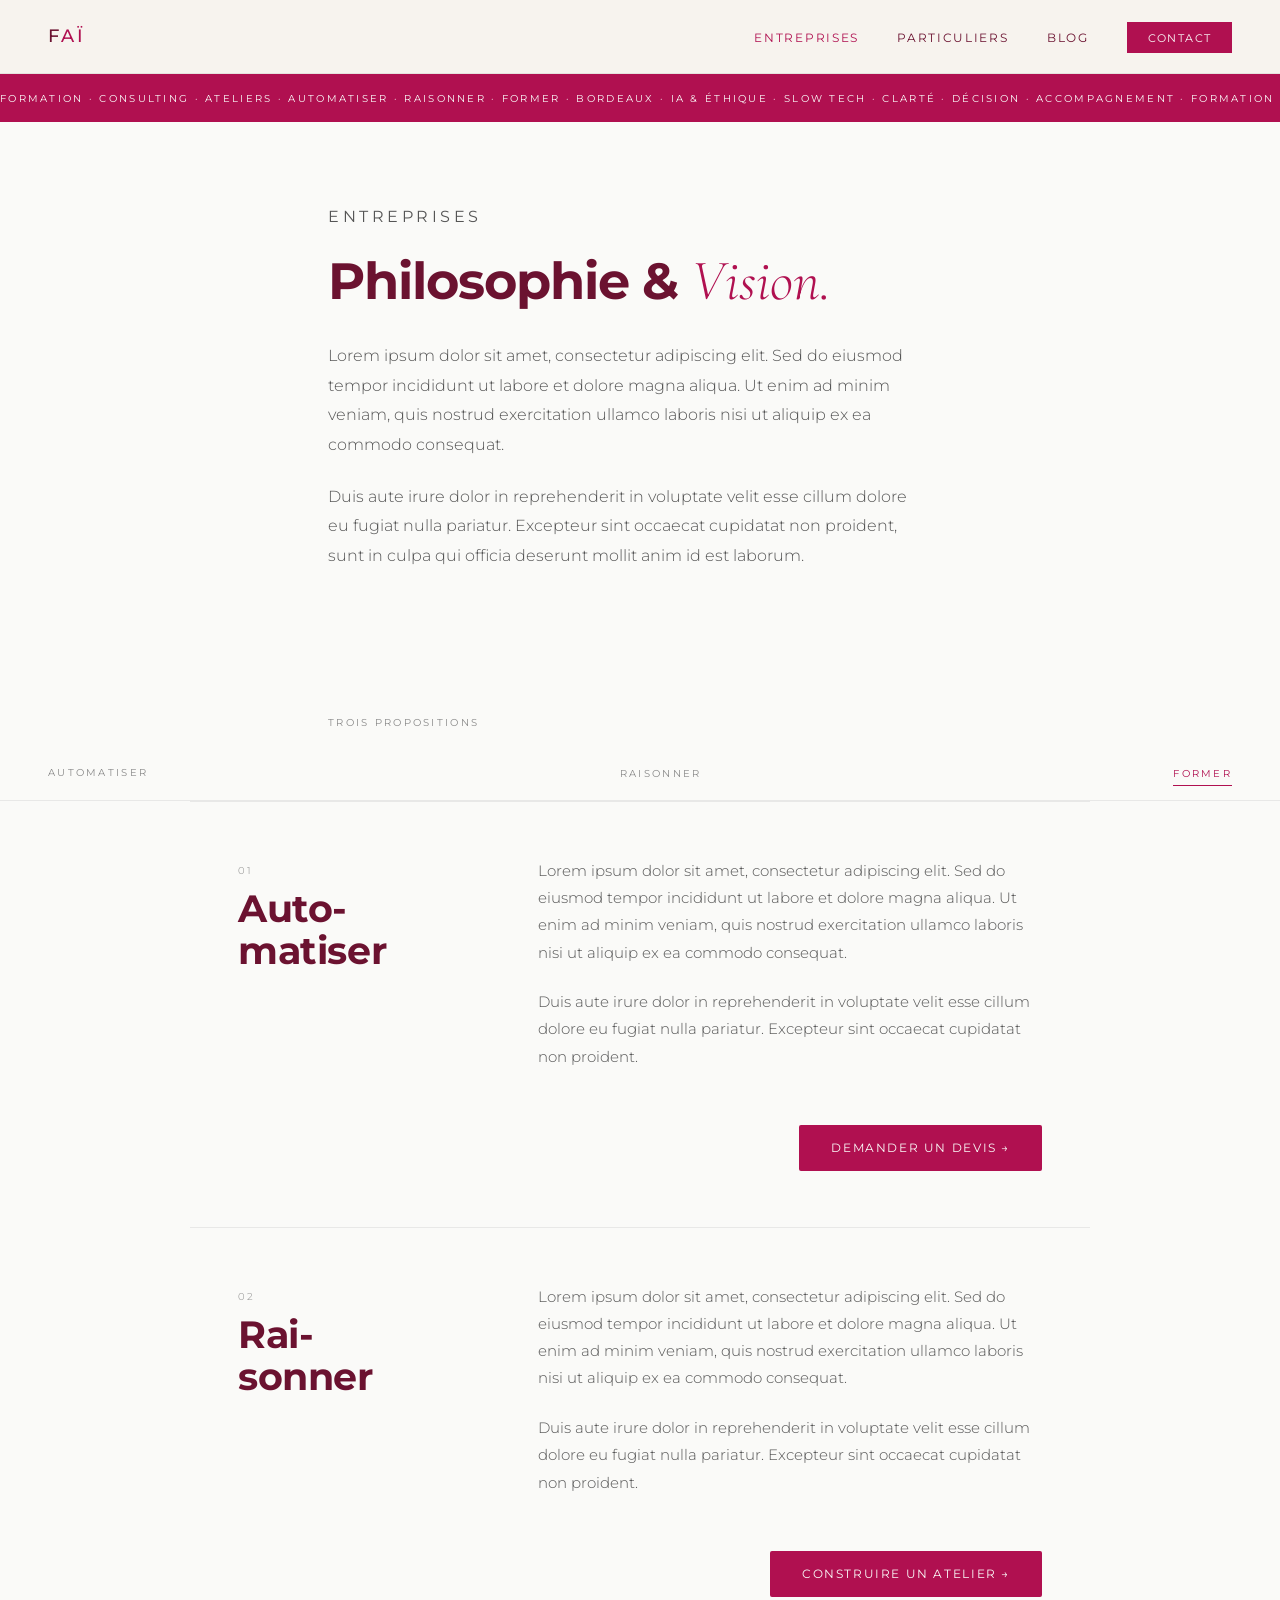
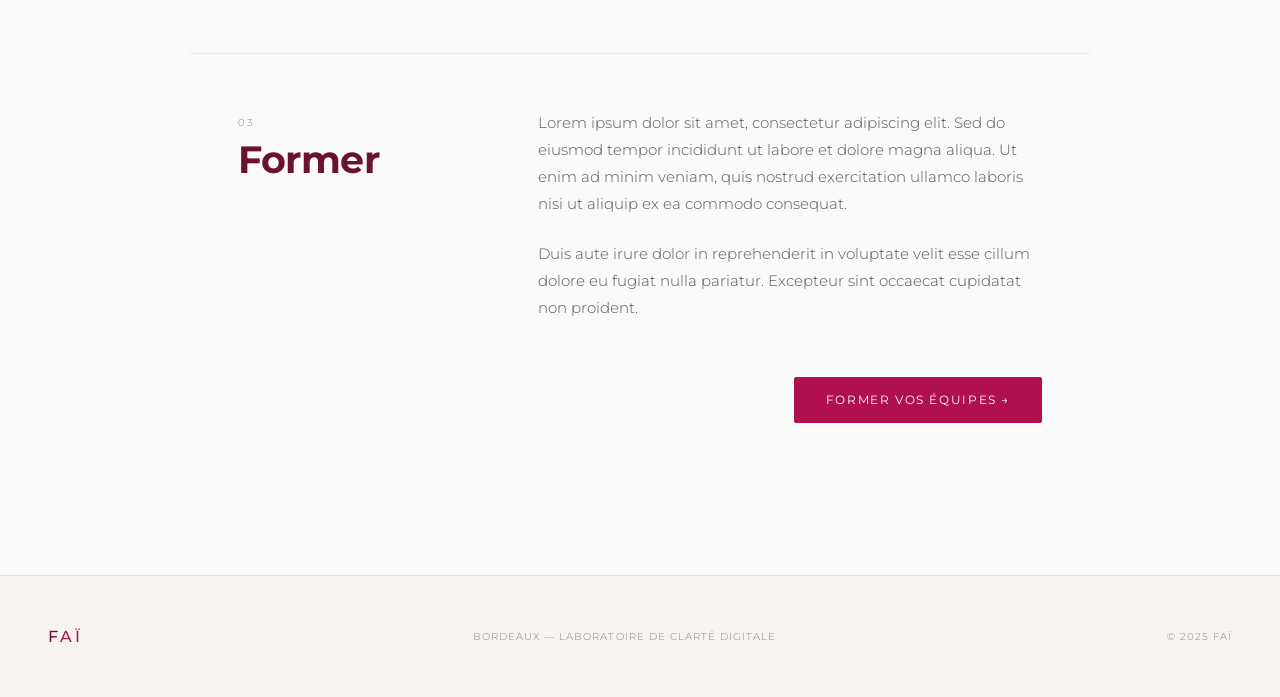
==== entreprises/index.html @ 7a07b972 "add enterprise page" ====
<!DOCTYPE html>
<html lang="fr">
<head>
  <meta charset="UTF-8">
  <meta name="viewport" content="width=device-width, initial-scale=1.0">
  <title>Faï — Entreprises</title>
  <meta name="description" content="Faï accompagne les entreprises dans leur rapport à la technologie : automatiser avec intention, raisonner avec clarté, former avec méthode.">

  <!-- Google Fonts -->
  <link href="https://fonts.googleapis.com/css2?family=Montserrat:wght@300;400;500;700&family=Cormorant+Garamond:ital,wght@0,400;1,300;1,400&display=swap" rel="stylesheet">

  <!-- CSS global -->
  <link rel="stylesheet" href="../assets/css/style.css">
</head>

<body>

  <!-- ── NAV ─────────────────────────────────────────────────────── -->
  <nav>
    <a href="../index.html" class="logo">
      <span class="f">F</span><span class="ai">aï</span>
    </a>

    <ul class="nav-links">
      <li class="nav-dropdown">
        <a href="index.html" class="active">Entreprises</a>
        <ul class="dropdown">
          <li><a href="formation.html">Formation</a></li>
          <li><a href="consulting.html">Consulting</a></li>
          <li><a href="ateliers.html">Ateliers</a></li>
        </ul>
      </li>
      <li><a href="../particuliers/index.html">Particuliers</a></li>
      <li><a href="../blog/index.html">Blog</a></li>
      <li><a href="../contact.html" class="nav-cta">Contact</a></li>
    </ul>

    <div class="nav-burger" id="burger" onclick="toggleMenu()">
      <span></span>
      <span></span>
      <span></span>
    </div>
  </nav>

  <!-- ── TICKER ──────────────────────────────────────────────────── -->
  <div class="ticker">
    <span class="ticker-inner">
      Formation · Consulting · Ateliers · Automatiser · Raisonner · Former · Bordeaux · IA & Éthique · Slow Tech · Clarté · Décision · Accompagnement · Formation · Consulting · Ateliers · Automatiser · Raisonner · Former · Bordeaux · IA & Éthique · Slow Tech · Clarté · Décision · Accompagnement ·&nbsp;
    </span>
  </div>

  <!-- Menu mobile déroulant -->
  <div class="nav-mobile" id="nav-mobile">
    <a href="index.html">Entreprises</a>
    <a href="formation.html">— Formation</a>
    <a href="consulting.html">— Consulting</a>
    <a href="ateliers.html">— Ateliers</a>
    <a href="../particuliers/index.html">Particuliers</a>
    <a href="../blog/index.html">Blog</a>
    <a href="../contact.html">Contact</a>
  </div>

  <!-- ── HERO ────────────────────────────────────────────────────── -->
  <section class="ent-hero reveal">
    <p class="label">Entreprises</p>
    <h1>Philosophie &amp; <em>Vision.</em></h1>
    <p>
      Lorem ipsum dolor sit amet, consectetur adipiscing elit. Sed do eiusmod tempor incididunt ut labore et dolore magna aliqua. Ut enim ad minim veniam, quis nostrud exercitation ullamco laboris nisi ut aliquip ex ea commodo consequat.
    </p>
    <p>
      Duis aute irure dolor in reprehenderit in voluptate velit esse cillum dolore eu fugiat nulla pariatur. Excepteur sint occaecat cupidatat non proident, sunt in culpa qui officia deserunt mollit anim id est laborum.
    </p>
  </section>

  <!-- ── TROIS PROPOSITIONS ──────────────────────────────────────── -->
  <section class="propositions-section">

    <div class="propositions-header">
      <p class="label">Trois propositions</p>
    </div>

    <!-- Sous-nav ancre -->
    <nav class="sub-nav" id="sub-nav">
      <a href="#automatiser" class="active">Automatiser</a>
      <a href="#raisonner">Raisonner</a>
      <a href="#former">Former</a>
    </nav>

    <!-- 01 · Automatiser -->
    <div id="automatiser" class="proposition reveal">
      <div class="prop-header">
        <span class="prop-num">01</span>
        <h2>Auto-<br>matiser</h2>
      </div>
      <div class="prop-body">
        <p>
          Lorem ipsum dolor sit amet, consectetur adipiscing elit. Sed do eiusmod tempor incididunt ut labore et dolore magna aliqua. Ut enim ad minim veniam, quis nostrud exercitation ullamco laboris nisi ut aliquip ex ea commodo consequat.
        </p>
        <p>
          Duis aute irure dolor in reprehenderit in voluptate velit esse cillum dolore eu fugiat nulla pariatur. Excepteur sint occaecat cupidatat non proident.
        </p>
      </div>
      <div class="prop-cta">
        <a href="../contact.html" class="btn-primary">Demander un devis →</a>
      </div>
    </div>

    <!-- 02 · Raisonner -->
    <div id="raisonner" class="proposition reveal">
      <div class="prop-header">
        <span class="prop-num">02</span>
        <h2>Rai-<br>sonner</h2>
      </div>
      <div class="prop-body">
        <p>
          Lorem ipsum dolor sit amet, consectetur adipiscing elit. Sed do eiusmod tempor incididunt ut labore et dolore magna aliqua. Ut enim ad minim veniam, quis nostrud exercitation ullamco laboris nisi ut aliquip ex ea commodo consequat.
        </p>
        <p>
          Duis aute irure dolor in reprehenderit in voluptate velit esse cillum dolore eu fugiat nulla pariatur. Excepteur sint occaecat cupidatat non proident.
        </p>
      </div>
      <div class="prop-cta">
        <a href="../contact.html" class="btn-primary">Construire un atelier →</a>
      </div>
    </div>

    <!-- 03 · Former -->
    <div id="former" class="proposition reveal">
      <div class="prop-header">
        <span class="prop-num">03</span>
        <h2>Former</h2>
      </div>
      <div class="prop-body">
        <p>
          Lorem ipsum dolor sit amet, consectetur adipiscing elit. Sed do eiusmod tempor incididunt ut labore et dolore magna aliqua. Ut enim ad minim veniam, quis nostrud exercitation ullamco laboris nisi ut aliquip ex ea commodo consequat.
        </p>
        <p>
          Duis aute irure dolor in reprehenderit in voluptate velit esse cillum dolore eu fugiat nulla pariatur. Excepteur sint occaecat cupidatat non proident.
        </p>
      </div>
      <div class="prop-cta">
        <a href="../contact.html" class="btn-primary">Former vos équipes →</a>
      </div>
    </div>

  </section>

  <!-- ── FOOTER ──────────────────────────────────────────────────── -->
  <footer>
    <div class="footer-logo">
      <span class="f">F</span><span class="ai">aï</span>
    </div>
    <p>Bordeaux — Laboratoire de clarté digitale</p>
    <p>© 2025 Faï</p>
  </footer>

  <!-- ── JAVASCRIPT ──────────────────────────────────────────────── -->
  <script>
    // Burger menu mobile
    function toggleMenu() {
      document.getElementById('nav-mobile').classList.toggle('open');
    }
    document.addEventListener('click', function(e) {
      const burger = document.getElementById('burger');
      const menu = document.getElementById('nav-mobile');
      if (!burger.contains(e.target) && !menu.contains(e.target)) {
        menu.classList.remove('open');
      }
    });

    // Reveal au scroll
    const revealObserver = new IntersectionObserver(function(entries) {
      entries.forEach(function(entry) {
        if (entry.isIntersecting) {
          entry.target.classList.add('visible');
          revealObserver.unobserve(entry.target);
        }
      });
    }, { threshold: 0.15 });

    document.querySelectorAll('.reveal').forEach(function(el) {
      revealObserver.observe(el);
    });

    // Sub-nav : lien actif selon la section visible
    const propositions = document.querySelectorAll('.proposition');
    const subNavLinks = document.querySelectorAll('.sub-nav a');

    const subNavObserver = new IntersectionObserver(function(entries) {
      entries.forEach(function(entry) {
        if (entry.isIntersecting) {
          const id = entry.target.id;
          subNavLinks.forEach(function(link) {
            link.classList.toggle('active', link.getAttribute('href') === '#' + id);
          });
        }
      });
    }, { threshold: 0.4 });

    propositions.forEach(function(p) { subNavObserver.observe(p); });
  </script>

</body>
</html>
---- assets/css/style.css ----
/* ============================================================
   FAÏ — STYLE.CSS
   CSS global partagé par toutes les pages du site
   ============================================================ */


/* ── 1. VARIABLES ─────────────────────────────────────────────
   Le "cerveau" du design system. Toutes les couleurs et polices
   sont définies ici une seule fois. Si tu veux changer une
   couleur sur tout le site, tu ne changes qu'une ligne ici.
   ──────────────────────────────────────────────────────────── */

:root {
  /* Couleurs */
  --rouge:  #B01050;   /* Accent principal — boutons, logo (aï), liens actifs */
  --titre:  #6B1230;   /* Bordeaux — titres, nav, sous-titres                 */
  --sable:  #F7F3EE;   /* Fond de sections, encarts, cards                    */
  --blanc:  #FAFAF8;   /* Fond principal de toutes les pages                  */
  --gris:   #8A8A8A;   /* Textes secondaires, labels, dates                   */
  --noir:   #1A1A1A;   /* Texte courant, corps de texte                       */

  /* Typographies */
  --font-titre: 'Montserrat', sans-serif;
  --font-serif: 'Cormorant Garamond', serif;

  /* Espacements (optionnel — pratique pour la cohérence) */
  --radius: 2px;       /* Coins légèrement arrondis — style éditorial         */
}


/* ── 2. RESET ──────────────────────────────────────────────────
   Supprime les styles par défaut des navigateurs.
   Sans ça, chaque navigateur affiche les éléments différemment.
   ──────────────────────────────────────────────────────────── */

* {
  margin: 0;
  padding: 0;
  box-sizing: border-box; /* Les dimensions incluent padding et bordures */
}

html {
  scroll-behavior: smooth; /* Scroll fluide pour les ancres (#section) */
}


/* ── 3. BASE ───────────────────────────────────────────────────
   Styles appliqués à tout le document par défaut.
   ──────────────────────────────────────────────────────────── */

body {
  font-family: var(--font-titre);
  background: var(--blanc);
  color: var(--noir);
  font-weight: 300;
  font-size: 16px;
  line-height: 1.6;
  overflow-x: hidden; /* Empêche le scroll horizontal non voulu */
}

img {
  max-width: 100%;
  display: block;
}

a {
  color: inherit;
  text-decoration: none;
}


/* ── 4. TYPOGRAPHIE ────────────────────────────────────────────
   Hiérarchie des titres et du texte.
   ──────────────────────────────────────────────────────────── */

/* Titre hero — Montserrat Bold, couleur bordeaux */
h1 {
  font-family: var(--font-titre);
  font-weight: 700;
  font-size: clamp(2.4rem, 4vw, 4.5rem); /* Taille fluide selon l'écran */
  line-height: 1.08;
  letter-spacing: -0.02em;
  color: var(--titre);
}

/* Titres de sections */
h2 {
  font-family: var(--font-titre);
  font-weight: 300;
  font-size: clamp(1.8rem, 3vw, 2.8rem);
  line-height: 1.2;
  letter-spacing: -0.01em;
  color: var(--titre);
}

h3 {
  font-family: var(--font-titre);
  font-weight: 400;
  font-size: 1.15rem;
  line-height: 1.3;
  color: var(--noir);
}

/* Mot-clé en italique dans les titres hero
   Utilisation : <h1>Reprendre le <em>contrôle</em></h1> */
h1 em, h2 em {
  font-family: var(--font-serif);
  font-style: italic;
  font-weight: 300;
  color: var(--rouge);
  font-size: 1.12em;
  letter-spacing: 0;
}

/* Corps de texte */
p {
  font-size: 0.92rem;
  line-height: 1.85;
  color: #555;
  margin-bottom: 1.4rem;
}

p strong {
  color: var(--noir);
  font-weight: 500;
}

/* Labels et mini-titres de section */
.label {
  font-size: 0.65rem;
  letter-spacing: 0.22em;
  text-transform: uppercase;
  color: var(--gris);
  margin-bottom: 1.2rem;
  font-weight: 400;
}

/* Label rouge (utilisé dans les pages détail) */
.label-rouge {
  font-size: 0.62rem;
  letter-spacing: 0.22em;
  text-transform: uppercase;
  color: var(--rouge);
  margin-bottom: 1rem;
  font-weight: 400;
}


/* ── 5. NAVIGATION ─────────────────────────────────────────────
   Nav fixe en haut de page.
   ──────────────────────────────────────────────────────────── */

nav {
  position: fixed;
  top: 0; left: 0; right: 0;
  z-index: 100;
  display: flex;
  justify-content: space-between;
  align-items: center;
  padding: 1.4rem 3rem;
  background: var(--sable);
  border-bottom: 1px solid rgba(26,26,26,0.08);
}

/* Logo */
.logo {
  font-size: 1.1rem;
  font-weight: 500;
  letter-spacing: 0.18em;
  text-transform: uppercase;
  text-decoration: none;
  color: var(--noir);
}

.logo .f  { color: var(--titre); }  /* F en bordeaux  */
.logo .ai { color: var(--rouge); }  /* aï en cramoisi */

/* Liens nav */
nav ul {
  list-style: none;
  display: flex;
  gap: 2.4rem;
  align-items: center;
}

nav ul a {
  text-decoration: none;
  color: var(--titre);
  font-size: 0.75rem;
  letter-spacing: 0.14em;
  text-transform: uppercase;
  font-weight: 400;
  transition: color 0.2s;
}

nav ul a:hover,
nav ul a.active { color: var(--rouge); }

/* Bouton Contact dans la nav */
.nav-cta {
  background: var(--rouge) !important;
  color: var(--blanc) !important;
  padding: 0.55rem 1.3rem;
  font-size: 0.7rem !important;
  letter-spacing: 0.12em;
  transition: opacity 0.2s;
}

.nav-cta:hover { opacity: 0.85; }

/* Espace pour que le contenu ne passe pas sous la nav fixe */
.nav-spacer { height: 72px; }


/* ── 6. BOUTONS ────────────────────────────────────────────────
   Deux styles de boutons réutilisables partout.
   ──────────────────────────────────────────────────────────── */

/* Bouton principal — fond cramoisi */
.btn-primary {
  display: inline-block;
  background: var(--rouge);
  color: var(--blanc);
  text-decoration: none;
  padding: 0.85rem 2rem;
  font-family: var(--font-titre);
  font-size: 0.72rem;
  letter-spacing: 0.14em;
  text-transform: uppercase;
  font-weight: 400;
  transition: opacity 0.2s;
  border: none;
  cursor: pointer;
  border-radius: var(--radius);
}

.btn-primary:hover { opacity: 0.85; }

/* Bouton fantôme — texte avec soulignement */
.btn-ghost {
  display: inline-block;
  color: var(--noir);
  text-decoration: none;
  font-size: 0.72rem;
  letter-spacing: 0.14em;
  text-transform: uppercase;
  font-weight: 400;
  border-bottom: 1px solid var(--noir);
  padding-bottom: 2px;
  transition: color 0.2s, border-color 0.2s;
}

.btn-ghost:hover { color: var(--rouge); border-color: var(--rouge); }

/* Bouton blanc (sur fond coloré) */
.btn-blanc {
  display: inline-block;
  background: var(--blanc);
  color: var(--rouge);
  text-decoration: none;
  padding: 0.85rem 2rem;
  font-size: 0.72rem;
  letter-spacing: 0.14em;
  text-transform: uppercase;
  font-weight: 500;
  transition: opacity 0.2s;
  white-space: nowrap;
  border-radius: var(--radius);
}

.btn-blanc:hover { opacity: 0.88; }


/* ── 7. BREADCRUMB ─────────────────────────────────────────────
   Fil d'ariane — Accueil · Ateliers · Nom de la page
   ──────────────────────────────────────────────────────────── */

.breadcrumb {
  padding: 1.2rem 3rem;
  font-size: 0.62rem;
  letter-spacing: 0.14em;
  text-transform: uppercase;
  color: var(--gris);
  border-bottom: 1px solid rgba(26,26,26,0.06);
}

.breadcrumb a { color: var(--gris); text-decoration: none; }
.breadcrumb a:hover { color: var(--rouge); }
.breadcrumb span { margin: 0 0.6rem; }


/* ── 8. FOOTER ─────────────────────────────────────────────────
   ──────────────────────────────────────────────────────────── */

footer {
  padding: 3rem;
  background: var(--sable);
  border-top: 1px solid rgba(26,26,26,0.08);
  display: flex;
  justify-content: space-between;
  align-items: center;
}

.footer-logo {
  font-size: 1rem;
  font-weight: 500;
  letter-spacing: 0.18em;
  text-transform: uppercase;
}

.footer-logo .f  { color: var(--titre); }
.footer-logo .ai { color: var(--rouge); }

footer p {
  font-size: 0.65rem;
  letter-spacing: 0.1em;
  color: var(--gris);
  text-transform: uppercase;
  margin-bottom: 0;
}


/* ── 9. ANIMATIONS ─────────────────────────────────────────────
   Apparition au scroll des sections.
   Utilisation : ajouter class="reveal" à n'importe quel élément
   Le JS dans main.js s'occupe d'ajouter .visible au bon moment.
   ──────────────────────────────────────────────────────────── */

.reveal {
  opacity: 0;
  transform: translateY(24px);
  transition: opacity 0.7s ease, transform 0.7s ease;
}

.reveal.visible {
  opacity: 1;
  transform: translateY(0);
}


/* ── 10. UTILITAIRES ───────────────────────────────────────────
   Classes réutilisables pour des cas courants.
   ──────────────────────────────────────────────────────────── */

.text-rouge  { color: var(--rouge); }
.text-titre  { color: var(--titre); }
.text-gris   { color: var(--gris);  }
.bg-sable    { background: var(--sable); }
.bg-blanc    { background: var(--blanc); }

/* Container centré avec largeur max */
.container {
  max-width: 1200px;
  margin: 0 auto;
  padding: 0 3rem;
}

/* Ticker — bande animée rouge */
.ticker {
  margin-top: 4.5rem; /* compense la nav en position:fixed */
  background: var(--rouge);
  padding: 0.75rem 0;
  overflow: hidden;
  white-space: nowrap;
}

.ticker-inner {
  display: inline-block;
  animation: ticker 22s linear infinite;
  font-size: 0.65rem;
  letter-spacing: 0.22em;
  text-transform: uppercase;
  color: var(--blanc);
  font-weight: 400;
}

@keyframes ticker {
  from { transform: translateX(0); }
  to   { transform: translateX(-50%); }
}

/* ── 11. RESPONSIVE ────────────────────────────────────────────
   Adaptations pour mobile (écrans < 900px).
   ──────────────────────────────────────────────────────────── */

@media (max-width: 900px) {
  nav {
    padding: 1.2rem 1.5rem;
  }

  nav ul {
    gap: 1.2rem;
  }

  .container {
    padding: 0 1.5rem;
  }

  footer {
    flex-direction: column;
    gap: 1rem;
    text-align: center;
    padding: 2rem 1.5rem;
  }

  .sub-nav {
    gap: 1.5rem;
    padding: 0.9rem 1.5rem;
    overflow-x: auto;
  }

  .proposition {
    padding: 2.5rem 1.5rem;
  }

  .proposition .btn-primary {
    width: 100%;
    text-align: center;
  }
}

/* ── 12. PAGE ENTREPRISES ──────────────────────────────────────
   Styles spécifiques à entreprises/index.html
   ──────────────────────────────────────────────────────────── */

/* Nav dropdown Entreprises */
.nav-dropdown {
  position: relative;
}

.nav-dropdown .dropdown {
  display: none;
  position: absolute;
  top: calc(100% + 0.8rem);
  left: 50%;
  transform: translateX(-50%);
  background: var(--blanc);
  border: 1px solid rgba(26,26,26,0.08);
  min-width: 160px;
  padding: 0.6rem 0;
  list-style: none;
  flex-direction: column;
  gap: 0;
  z-index: 200;
}

.nav-dropdown:hover .dropdown {
  display: flex;
}

.nav-dropdown .dropdown li a {
  display: block;
  padding: 0.55rem 1.2rem;
  font-size: 0.7rem;
  letter-spacing: 0.12em;
  text-transform: uppercase;
  color: var(--titre);
  transition: color 0.2s, background 0.2s;
}

.nav-dropdown .dropdown li a:hover {
  color: var(--rouge);
  background: var(--sable);
}

/* Burger + mobile nav (identiques à index.html, déclarés globalement ici) */
.nav-links { display: flex; }
.nav-burger {
  display: none;
  flex-direction: column;
  gap: 5px;
  cursor: pointer;
  padding: 4px;
}
.nav-burger span {
  display: block;
  width: 22px;
  height: 1.5px;
  background: var(--titre);
}
.nav-mobile {
  display: none;
  position: fixed;
  top: 72px;
  left: 0; right: 0;
  background: var(--blanc);
  border-bottom: 1px solid rgba(26,26,26,0.08);
  z-index: 99;
  padding: 1.5rem 2rem;
  flex-direction: column;
  gap: 1.2rem;
}
.nav-mobile.open { display: flex; }
.nav-mobile a {
  text-decoration: none;
  color: var(--titre);
  font-size: 0.85rem;
  letter-spacing: 0.12em;
  text-transform: uppercase;
  font-weight: 400;
  padding: 0.5rem 0;
  border-bottom: 1px solid rgba(26,26,26,0.06);
}
.nav-mobile a:last-child { border-bottom: none; }
.nav-mobile a:hover { color: var(--rouge); }

@media (max-width: 600px) {
  .nav-links { display: none; }
  .nav-burger { display: flex; }
}

/* Section hero entreprises */
.ent-hero {
  padding: 5rem 3rem 4rem;
  max-width: 720px;
  margin: 0 auto;
}

.ent-hero h1 {
  margin-bottom: 1.8rem;
}

.ent-hero p {
  font-size: 1rem;
  line-height: 1.85;
  color: #555;
  max-width: 580px;
}

/* Sous-nav ancre (sticky juste sous la nav fixe) */
.sub-nav {
  position: sticky;
  top: 4.5rem;
  z-index: 50;
  background: var(--blanc);
  border-bottom: 1px solid rgba(26,26,26,0.08);
  display: flex;
  gap: 2.4rem;
  padding: 0.9rem 3rem;
}

.sub-nav a {
  font-size: 0.65rem;
  letter-spacing: 0.22em;
  text-transform: uppercase;
  color: var(--gris);
  text-decoration: none;
  font-weight: 400;
  transition: color 0.2s;
  padding-bottom: 2px;
  border-bottom: 1px solid transparent;
}

.sub-nav a:hover,
.sub-nav a.active {
  color: var(--rouge);
  border-bottom-color: var(--rouge);
}

/* Section "trois propositions" */
.propositions-section {
  padding-bottom: 6rem;
}

.propositions-header {
  padding: 3.5rem 3rem 0;
  max-width: 720px;
  margin: 0 auto;
}

/* Chaque carte proposition */
.proposition {
  padding: 3.5rem 3rem;
  border-top: 1px solid rgba(26,26,26,0.08);
  max-width: 900px;
  margin: 0 auto;
  display: grid;
  grid-template-columns: 1fr 2fr;
  grid-template-rows: auto 1fr auto;
  gap: 0 3rem;
}

.prop-header {
  grid-column: 1;
  grid-row: 1 / 3;
  padding-top: 0.3rem;
}

.prop-num {
  font-size: 0.6rem;
  letter-spacing: 0.22em;
  text-transform: uppercase;
  color: var(--gris);
  display: block;
  margin-bottom: 0.6rem;
}

.proposition h2 {
  font-weight: 700;
  font-size: clamp(1.6rem, 3vw, 2.4rem);
  line-height: 1.1;
  color: var(--titre);
}

.prop-body {
  grid-column: 2;
  grid-row: 1;
}

.prop-cta {
  grid-column: 2;
  grid-row: 2;
  padding-top: 2rem;
  display: flex;
  justify-content: flex-end;
  align-items: flex-end;
}

@media (max-width: 700px) {
  .ent-hero {
    padding: 4rem 1.5rem 3rem;
  }

  .propositions-header {
    padding: 2.5rem 1.5rem 0;
  }

  .proposition {
    grid-template-columns: 1fr;
    grid-template-rows: auto auto auto;
    gap: 1.2rem 0;
  }

  .prop-header {
    grid-column: 1;
    grid-row: 1;
  }

  .prop-body {
    grid-column: 1;
    grid-row: 2;
  }

  .prop-cta {
    grid-column: 1;
    grid-row: 3;
    justify-content: stretch;
    padding-top: 0;
  }
}
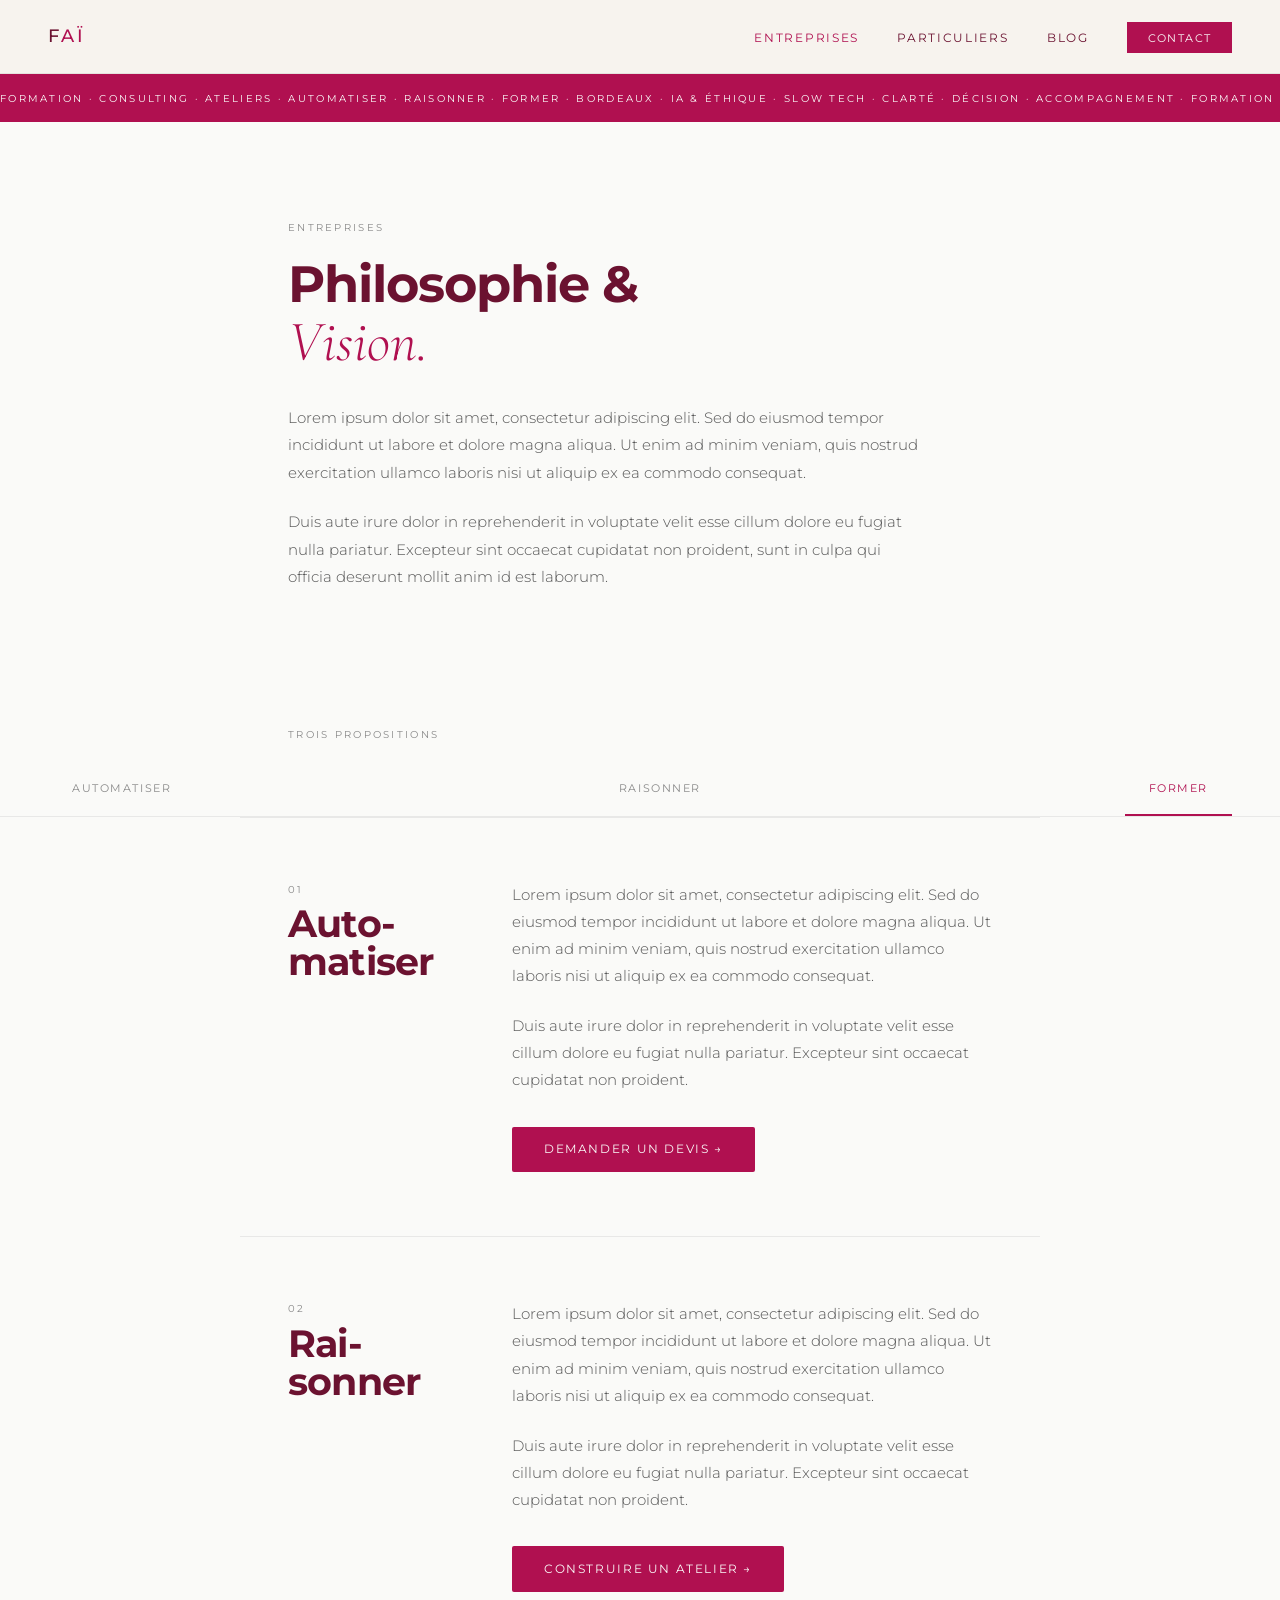
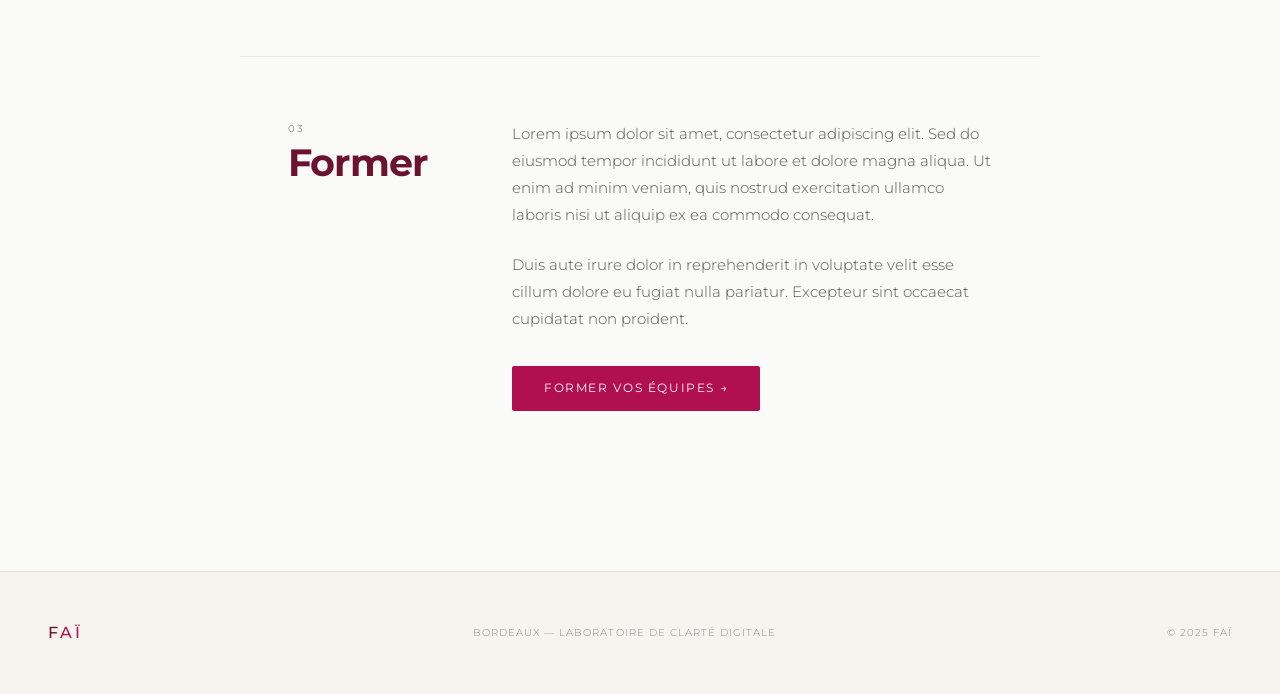
==== commit e87c7689: "page entreprise v2" ====
--- a/entreprises/index.html
+++ b/entreprises/index.html
@@ -5,11 +5,7 @@
   <meta name="viewport" content="width=device-width, initial-scale=1.0">
   <title>Faï — Entreprises</title>
   <meta name="description" content="Faï accompagne les entreprises dans leur rapport à la technologie : automatiser avec intention, raisonner avec clarté, former avec méthode.">
-
-  <!-- Google Fonts -->
   <link href="https://fonts.googleapis.com/css2?family=Montserrat:wght@300;400;500;700&family=Cormorant+Garamond:ital,wght@0,400;1,300;1,400&display=swap" rel="stylesheet">
-
-  <!-- CSS global -->
   <link rel="stylesheet" href="../assets/css/style.css">
 </head>
 
@@ -25,9 +21,9 @@
       <li class="nav-dropdown">
         <a href="index.html" class="active">Entreprises</a>
         <ul class="dropdown">
-          <li><a href="formation.html">Formation</a></li>
-          <li><a href="consulting.html">Consulting</a></li>
-          <li><a href="ateliers.html">Ateliers</a></li>
+          <li><a href="#automatiser">Automatiser</a></li>
+          <li><a href="#raisonner">Raisonner</a></li>
+          <li><a href="#former">Former</a></li>
         </ul>
       </li>
       <li><a href="../particuliers/index.html">Particuliers</a></li>
@@ -35,35 +31,33 @@
       <li><a href="../contact.html" class="nav-cta">Contact</a></li>
     </ul>
 
-    <div class="nav-burger" id="burger" onclick="toggleMenu()">
-      <span></span>
-      <span></span>
-      <span></span>
-    </div>
+    <button class="nav-burger" id="burger" onclick="toggleMenu()" aria-label="Menu">
+      <span></span><span></span><span></span>
+    </button>
   </nav>
 
-  <!-- ── TICKER ──────────────────────────────────────────────────── -->
-  <div class="ticker">
-    <span class="ticker-inner">
-      Formation · Consulting · Ateliers · Automatiser · Raisonner · Former · Bordeaux · IA & Éthique · Slow Tech · Clarté · Décision · Accompagnement · Formation · Consulting · Ateliers · Automatiser · Raisonner · Former · Bordeaux · IA & Éthique · Slow Tech · Clarté · Décision · Accompagnement ·&nbsp;
-    </span>
-  </div>
-
-  <!-- Menu mobile déroulant -->
+  <!-- Menu mobile -->
   <div class="nav-mobile" id="nav-mobile">
     <a href="index.html">Entreprises</a>
-    <a href="formation.html">— Formation</a>
-    <a href="consulting.html">— Consulting</a>
-    <a href="ateliers.html">— Ateliers</a>
+    <a href="#automatiser">— Automatiser</a>
+    <a href="#raisonner">— Raisonner</a>
+    <a href="#former">— Former</a>
     <a href="../particuliers/index.html">Particuliers</a>
     <a href="../blog/index.html">Blog</a>
     <a href="../contact.html">Contact</a>
   </div>
 
+  <!-- ── TICKER ──────────────────────────────────────────────────── -->
+  <div class="ticker" style="margin-top: 72px;">
+    <span class="ticker-inner">
+      Formation · Consulting · Ateliers · Automatiser · Raisonner · Former · Bordeaux · IA &amp; Éthique · Slow Tech · Clarté · Décision · Accompagnement · Formation · Consulting · Ateliers · Automatiser · Raisonner · Former · Bordeaux · IA &amp; Éthique · Slow Tech · Clarté · Décision · Accompagnement ·&nbsp;
+    </span>
+  </div>
+
   <!-- ── HERO ────────────────────────────────────────────────────── -->
   <section class="ent-hero reveal">
     <p class="label">Entreprises</p>
-    <h1>Philosophie &amp; <em>Vision.</em></h1>
+    <h1>Philosophie &amp;<br><em>Vision.</em></h1>
     <p>
       Lorem ipsum dolor sit amet, consectetur adipiscing elit. Sed do eiusmod tempor incididunt ut labore et dolore magna aliqua. Ut enim ad minim veniam, quis nostrud exercitation ullamco laboris nisi ut aliquip ex ea commodo consequat.
     </p>
@@ -79,7 +73,7 @@
       <p class="label">Trois propositions</p>
     </div>
 
-    <!-- Sous-nav ancre -->
+    <!-- Sub-nav ancres -->
     <nav class="sub-nav" id="sub-nav">
       <a href="#automatiser" class="active">Automatiser</a>
       <a href="#raisonner">Raisonner</a>
@@ -93,12 +87,8 @@
         <h2>Auto-<br>matiser</h2>
       </div>
       <div class="prop-body">
-        <p>
-          Lorem ipsum dolor sit amet, consectetur adipiscing elit. Sed do eiusmod tempor incididunt ut labore et dolore magna aliqua. Ut enim ad minim veniam, quis nostrud exercitation ullamco laboris nisi ut aliquip ex ea commodo consequat.
-        </p>
-        <p>
-          Duis aute irure dolor in reprehenderit in voluptate velit esse cillum dolore eu fugiat nulla pariatur. Excepteur sint occaecat cupidatat non proident.
-        </p>
+        <p>Lorem ipsum dolor sit amet, consectetur adipiscing elit. Sed do eiusmod tempor incididunt ut labore et dolore magna aliqua. Ut enim ad minim veniam, quis nostrud exercitation ullamco laboris nisi ut aliquip ex ea commodo consequat.</p>
+        <p>Duis aute irure dolor in reprehenderit in voluptate velit esse cillum dolore eu fugiat nulla pariatur. Excepteur sint occaecat cupidatat non proident.</p>
       </div>
       <div class="prop-cta">
         <a href="../contact.html" class="btn-primary">Demander un devis →</a>
@@ -112,12 +102,8 @@
         <h2>Rai-<br>sonner</h2>
       </div>
       <div class="prop-body">
-        <p>
-          Lorem ipsum dolor sit amet, consectetur adipiscing elit. Sed do eiusmod tempor incididunt ut labore et dolore magna aliqua. Ut enim ad minim veniam, quis nostrud exercitation ullamco laboris nisi ut aliquip ex ea commodo consequat.
-        </p>
-        <p>
-          Duis aute irure dolor in reprehenderit in voluptate velit esse cillum dolore eu fugiat nulla pariatur. Excepteur sint occaecat cupidatat non proident.
-        </p>
+        <p>Lorem ipsum dolor sit amet, consectetur adipiscing elit. Sed do eiusmod tempor incididunt ut labore et dolore magna aliqua. Ut enim ad minim veniam, quis nostrud exercitation ullamco laboris nisi ut aliquip ex ea commodo consequat.</p>
+        <p>Duis aute irure dolor in reprehenderit in voluptate velit esse cillum dolore eu fugiat nulla pariatur. Excepteur sint occaecat cupidatat non proident.</p>
       </div>
       <div class="prop-cta">
         <a href="../contact.html" class="btn-primary">Construire un atelier →</a>
@@ -131,12 +117,8 @@
         <h2>Former</h2>
       </div>
       <div class="prop-body">
-        <p>
-          Lorem ipsum dolor sit amet, consectetur adipiscing elit. Sed do eiusmod tempor incididunt ut labore et dolore magna aliqua. Ut enim ad minim veniam, quis nostrud exercitation ullamco laboris nisi ut aliquip ex ea commodo consequat.
-        </p>
-        <p>
-          Duis aute irure dolor in reprehenderit in voluptate velit esse cillum dolore eu fugiat nulla pariatur. Excepteur sint occaecat cupidatat non proident.
-        </p>
+        <p>Lorem ipsum dolor sit amet, consectetur adipiscing elit. Sed do eiusmod tempor incididunt ut labore et dolore magna aliqua. Ut enim ad minim veniam, quis nostrud exercitation ullamco laboris nisi ut aliquip ex ea commodo consequat.</p>
+        <p>Duis aute irure dolor in reprehenderit in voluptate velit esse cillum dolore eu fugiat nulla pariatur. Excepteur sint occaecat cupidatat non proident.</p>
       </div>
       <div class="prop-cta">
         <a href="../contact.html" class="btn-primary">Former vos équipes →</a>
@@ -154,9 +136,7 @@
     <p>© 2025 Faï</p>
   </footer>
 
-  <!-- ── JAVASCRIPT ──────────────────────────────────────────────── -->
   <script>
-    // Burger menu mobile
     function toggleMenu() {
       document.getElementById('nav-mobile').classList.toggle('open');
     }
@@ -176,27 +156,23 @@
           revealObserver.unobserve(entry.target);
         }
       });
-    }, { threshold: 0.15 });
-
+    }, { threshold: 0.1 });
     document.querySelectorAll('.reveal').forEach(function(el) {
       revealObserver.observe(el);
     });
 
-    // Sub-nav : lien actif selon la section visible
+    // Sub-nav actif au scroll
     const propositions = document.querySelectorAll('.proposition');
     const subNavLinks = document.querySelectorAll('.sub-nav a');
-
     const subNavObserver = new IntersectionObserver(function(entries) {
       entries.forEach(function(entry) {
         if (entry.isIntersecting) {
-          const id = entry.target.id;
           subNavLinks.forEach(function(link) {
-            link.classList.toggle('active', link.getAttribute('href') === '#' + id);
+            link.classList.toggle('active', link.getAttribute('href') === '#' + entry.target.id);
           });
         }
       });
     }, { threshold: 0.4 });
-
     propositions.forEach(function(p) { subNavObserver.observe(p); });
   </script>
 
--- a/assets/css/style.css
+++ b/assets/css/style.css
@@ -355,9 +355,106 @@
   padding: 0 3rem;
 }
 
-/* Ticker — bande animée rouge */
+
+/* ── 12. NAV DROPDOWN ──────────────────────────────────────────
+   Menu déroulant pour les sous-pages (Entreprises, Particuliers)
+   ──────────────────────────────────────────────────────────── */
+
+.nav-dropdown { position: relative; }
+
+.dropdown {
+  display: none;
+  position: absolute;
+  top: calc(100% + 1rem);
+  left: 50%;
+  transform: translateX(-50%);
+  background: var(--sable);
+  border: 1px solid rgba(26,26,26,0.08);
+  min-width: 160px;
+  z-index: 200;
+  flex-direction: column;
+  gap: 0;
+}
+
+.nav-dropdown:hover .dropdown { display: flex; }
+
+.dropdown li { list-style: none; }
+
+.dropdown li a {
+  display: block;
+  padding: 0.7rem 1.2rem;
+  font-size: 0.7rem;
+  letter-spacing: 0.1em;
+  text-transform: uppercase;
+  color: var(--titre);
+  border-bottom: 1px solid rgba(26,26,26,0.06);
+  transition: color 0.2s, background 0.2s;
+}
+
+.dropdown li:last-child a { border-bottom: none; }
+.dropdown li a:hover { color: var(--rouge); background: var(--blanc); }
+
+/* Nav mobile */
+.nav-links { display: flex; }
+.nav-burger { display: none; }
+
+.nav-mobile {
+  display: none;
+  position: fixed;
+  top: 72px;
+  left: 0; right: 0;
+  background: var(--sable);
+  border-bottom: 1px solid rgba(26,26,26,0.08);
+  z-index: 99;
+  padding: 1.5rem 2rem;
+  flex-direction: column;
+  gap: 0;
+}
+
+.nav-mobile.open { display: flex; }
+
+.nav-mobile a {
+  text-decoration: none;
+  color: var(--titre);
+  font-size: 0.8rem;
+  letter-spacing: 0.1em;
+  text-transform: uppercase;
+  font-weight: 400;
+  padding: 0.75rem 0;
+  border-bottom: 1px solid rgba(26,26,26,0.06);
+  transition: color 0.2s;
+}
+
+.nav-mobile a:last-child { border-bottom: none; }
+.nav-mobile a:hover { color: var(--rouge); }
+
+.nav-burger {
+  flex-direction: column;
+  gap: 5px;
+  cursor: pointer;
+  padding: 4px;
+  background: none;
+  border: none;
+}
+
+.nav-burger span {
+  display: block;
+  width: 22px;
+  height: 1.5px;
+  background: var(--titre);
+}
+
+@media (max-width: 900px) {
+  .nav-links { display: none; }
+  .nav-burger { display: flex; }
+}
+
+
+/* ── 13. TICKER ────────────────────────────────────────────────
+   Bande animée rouge sous la nav
+   ──────────────────────────────────────────────────────────── */
+
 .ticker {
-  margin-top: 4.5rem; /* compense la nav en position:fixed */
   background: var(--rouge);
   padding: 0.75rem 0;
   overflow: hidden;
@@ -366,7 +463,7 @@
 
 .ticker-inner {
   display: inline-block;
-  animation: ticker 22s linear infinite;
+  animation: ticker-scroll 22s linear infinite;
   font-size: 0.65rem;
   letter-spacing: 0.22em;
   text-transform: uppercase;
@@ -374,13 +471,114 @@
   font-weight: 400;
 }
 
-@keyframes ticker {
+@keyframes ticker-scroll {
   from { transform: translateX(0); }
   to   { transform: translateX(-50%); }
 }
 
-/* ── 11. RESPONSIVE ────────────────────────────────────────────
-   Adaptations pour mobile (écrans < 900px).
+
+/* ── 14. PAGE ENTREPRISES ──────────────────────────────────────
+   Styles spécifiques à entreprises/index.html
+   ──────────────────────────────────────────────────────────── */
+
+/* Hero — section intro */
+.ent-hero {
+  max-width: 800px;
+  margin: 0 auto;
+  padding: 6rem 3rem 4rem;
+}
+
+.ent-hero h1 { margin-bottom: 2rem; }
+.ent-hero p  { max-width: 640px; }
+
+/* Sub-nav ancres */
+.sub-nav {
+  position: sticky;
+  top: 72px;
+  z-index: 90;
+  background: var(--blanc);
+  border-bottom: 1px solid rgba(26,26,26,0.08);
+  display: flex;
+  gap: 0;
+  padding: 0 3rem;
+}
+
+.sub-nav a {
+  text-decoration: none;
+  font-size: 0.7rem;
+  letter-spacing: 0.14em;
+  text-transform: uppercase;
+  color: var(--gris);
+  padding: 1rem 1.5rem;
+  border-bottom: 2px solid transparent;
+  transition: color 0.2s, border-color 0.2s;
+  font-weight: 400;
+}
+
+.sub-nav a:hover { color: var(--titre); }
+.sub-nav a.active { color: var(--rouge); border-bottom-color: var(--rouge); }
+
+/* Section trois propositions */
+.propositions-section {
+  padding-bottom: 6rem;
+}
+
+.propositions-header {
+  max-width: 800px;
+  margin: 0 auto;
+  padding: 3rem 3rem 0;
+}
+
+/* Chaque proposition */
+.proposition {
+  max-width: 800px;
+  margin: 0 auto;
+  padding: 4rem 3rem;
+  border-top: 1px solid rgba(26,26,26,0.08);
+  display: grid;
+  grid-template-columns: 160px 1fr;
+  grid-template-rows: auto auto;
+  gap: 1.5rem 4rem;
+  align-items: start;
+}
+
+.prop-header {
+  display: flex;
+  flex-direction: column;
+  gap: 0.5rem;
+}
+
+.prop-num {
+  font-size: 0.6rem;
+  letter-spacing: 0.2em;
+  color: var(--gris);
+  font-weight: 400;
+}
+
+.prop-header h2 {
+  font-size: clamp(2rem, 3vw, 2.8rem);
+  font-weight: 700;
+  color: var(--titre);
+  line-height: 1;
+  letter-spacing: -0.02em;
+}
+
+.prop-body { }
+.prop-body p:last-child { margin-bottom: 0; }
+
+.prop-cta {
+  grid-column: 2;
+  padding-top: 0.5rem;
+}
+
+@media (max-width: 700px) {
+  .proposition {
+    grid-template-columns: 1fr;
+  }
+  .prop-cta { grid-column: 1; }
+  .sub-nav { padding: 0 1.5rem; overflow-x: auto; }
+}
+   /*Adaptations pour mobile (écrans < 900px).
    ──────────────────────────────────────────────────────────── */
 
 @media (max-width: 900px) {
@@ -402,249 +600,4 @@
     text-align: center;
     padding: 2rem 1.5rem;
   }
-
-  .sub-nav {
-    gap: 1.5rem;
-    padding: 0.9rem 1.5rem;
-    overflow-x: auto;
-  }
-
-  .proposition {
-    padding: 2.5rem 1.5rem;
-  }
-
-  .proposition .btn-primary {
-    width: 100%;
-    text-align: center;
-  }
-}
-
-/* ── 12. PAGE ENTREPRISES ──────────────────────────────────────
-   Styles spécifiques à entreprises/index.html
-   ──────────────────────────────────────────────────────────── */
-
-/* Nav dropdown Entreprises */
-.nav-dropdown {
-  position: relative;
-}
-
-.nav-dropdown .dropdown {
-  display: none;
-  position: absolute;
-  top: calc(100% + 0.8rem);
-  left: 50%;
-  transform: translateX(-50%);
-  background: var(--blanc);
-  border: 1px solid rgba(26,26,26,0.08);
-  min-width: 160px;
-  padding: 0.6rem 0;
-  list-style: none;
-  flex-direction: column;
-  gap: 0;
-  z-index: 200;
-}
-
-.nav-dropdown:hover .dropdown {
-  display: flex;
-}
-
-.nav-dropdown .dropdown li a {
-  display: block;
-  padding: 0.55rem 1.2rem;
-  font-size: 0.7rem;
-  letter-spacing: 0.12em;
-  text-transform: uppercase;
-  color: var(--titre);
-  transition: color 0.2s, background 0.2s;
-}
-
-.nav-dropdown .dropdown li a:hover {
-  color: var(--rouge);
-  background: var(--sable);
-}
-
-/* Burger + mobile nav (identiques à index.html, déclarés globalement ici) */
-.nav-links { display: flex; }
-.nav-burger {
-  display: none;
-  flex-direction: column;
-  gap: 5px;
-  cursor: pointer;
-  padding: 4px;
-}
-.nav-burger span {
-  display: block;
-  width: 22px;
-  height: 1.5px;
-  background: var(--titre);
-}
-.nav-mobile {
-  display: none;
-  position: fixed;
-  top: 72px;
-  left: 0; right: 0;
-  background: var(--blanc);
-  border-bottom: 1px solid rgba(26,26,26,0.08);
-  z-index: 99;
-  padding: 1.5rem 2rem;
-  flex-direction: column;
-  gap: 1.2rem;
-}
-.nav-mobile.open { display: flex; }
-.nav-mobile a {
-  text-decoration: none;
-  color: var(--titre);
-  font-size: 0.85rem;
-  letter-spacing: 0.12em;
-  text-transform: uppercase;
-  font-weight: 400;
-  padding: 0.5rem 0;
-  border-bottom: 1px solid rgba(26,26,26,0.06);
-}
-.nav-mobile a:last-child { border-bottom: none; }
-.nav-mobile a:hover { color: var(--rouge); }
-
-@media (max-width: 600px) {
-  .nav-links { display: none; }
-  .nav-burger { display: flex; }
-}
-
-/* Section hero entreprises */
-.ent-hero {
-  padding: 5rem 3rem 4rem;
-  max-width: 720px;
-  margin: 0 auto;
-}
-
-.ent-hero h1 {
-  margin-bottom: 1.8rem;
-}
-
-.ent-hero p {
-  font-size: 1rem;
-  line-height: 1.85;
-  color: #555;
-  max-width: 580px;
-}
-
-/* Sous-nav ancre (sticky juste sous la nav fixe) */
-.sub-nav {
-  position: sticky;
-  top: 4.5rem;
-  z-index: 50;
-  background: var(--blanc);
-  border-bottom: 1px solid rgba(26,26,26,0.08);
-  display: flex;
-  gap: 2.4rem;
-  padding: 0.9rem 3rem;
-}
-
-.sub-nav a {
-  font-size: 0.65rem;
-  letter-spacing: 0.22em;
-  text-transform: uppercase;
-  color: var(--gris);
-  text-decoration: none;
-  font-weight: 400;
-  transition: color 0.2s;
-  padding-bottom: 2px;
-  border-bottom: 1px solid transparent;
-}
-
-.sub-nav a:hover,
-.sub-nav a.active {
-  color: var(--rouge);
-  border-bottom-color: var(--rouge);
-}
-
-/* Section "trois propositions" */
-.propositions-section {
-  padding-bottom: 6rem;
-}
-
-.propositions-header {
-  padding: 3.5rem 3rem 0;
-  max-width: 720px;
-  margin: 0 auto;
-}
-
-/* Chaque carte proposition */
-.proposition {
-  padding: 3.5rem 3rem;
-  border-top: 1px solid rgba(26,26,26,0.08);
-  max-width: 900px;
-  margin: 0 auto;
-  display: grid;
-  grid-template-columns: 1fr 2fr;
-  grid-template-rows: auto 1fr auto;
-  gap: 0 3rem;
-}
-
-.prop-header {
-  grid-column: 1;
-  grid-row: 1 / 3;
-  padding-top: 0.3rem;
-}
-
-.prop-num {
-  font-size: 0.6rem;
-  letter-spacing: 0.22em;
-  text-transform: uppercase;
-  color: var(--gris);
-  display: block;
-  margin-bottom: 0.6rem;
-}
-
-.proposition h2 {
-  font-weight: 700;
-  font-size: clamp(1.6rem, 3vw, 2.4rem);
-  line-height: 1.1;
-  color: var(--titre);
-}
-
-.prop-body {
-  grid-column: 2;
-  grid-row: 1;
-}
-
-.prop-cta {
-  grid-column: 2;
-  grid-row: 2;
-  padding-top: 2rem;
-  display: flex;
-  justify-content: flex-end;
-  align-items: flex-end;
-}
-
-@media (max-width: 700px) {
-  .ent-hero {
-    padding: 4rem 1.5rem 3rem;
-  }
-
-  .propositions-header {
-    padding: 2.5rem 1.5rem 0;
-  }
-
-  .proposition {
-    grid-template-columns: 1fr;
-    grid-template-rows: auto auto auto;
-    gap: 1.2rem 0;
-  }
-
-  .prop-header {
-    grid-column: 1;
-    grid-row: 1;
-  }
-
-  .prop-body {
-    grid-column: 1;
-    grid-row: 2;
-  }
-
-  .prop-cta {
-    grid-column: 1;
-    grid-row: 3;
-    justify-content: stretch;
-    padding-top: 0;
-  }
-}
+}
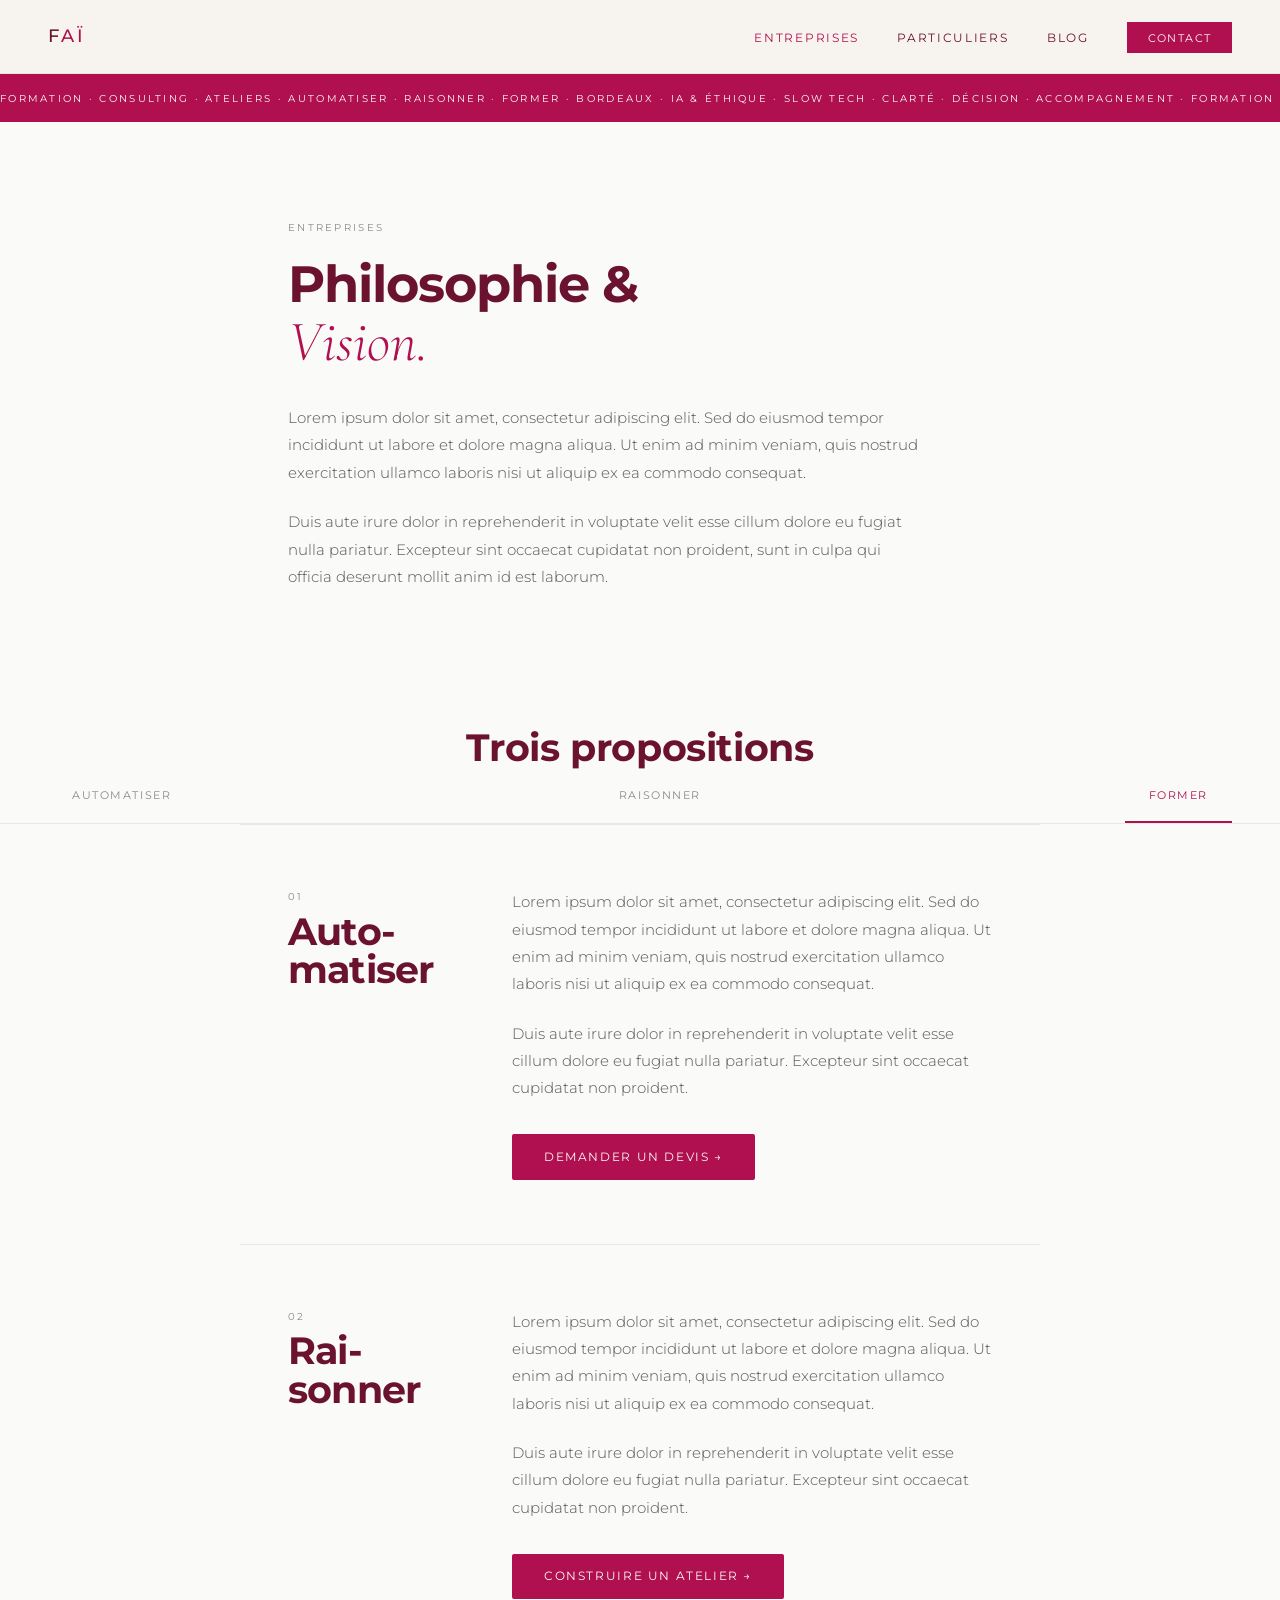
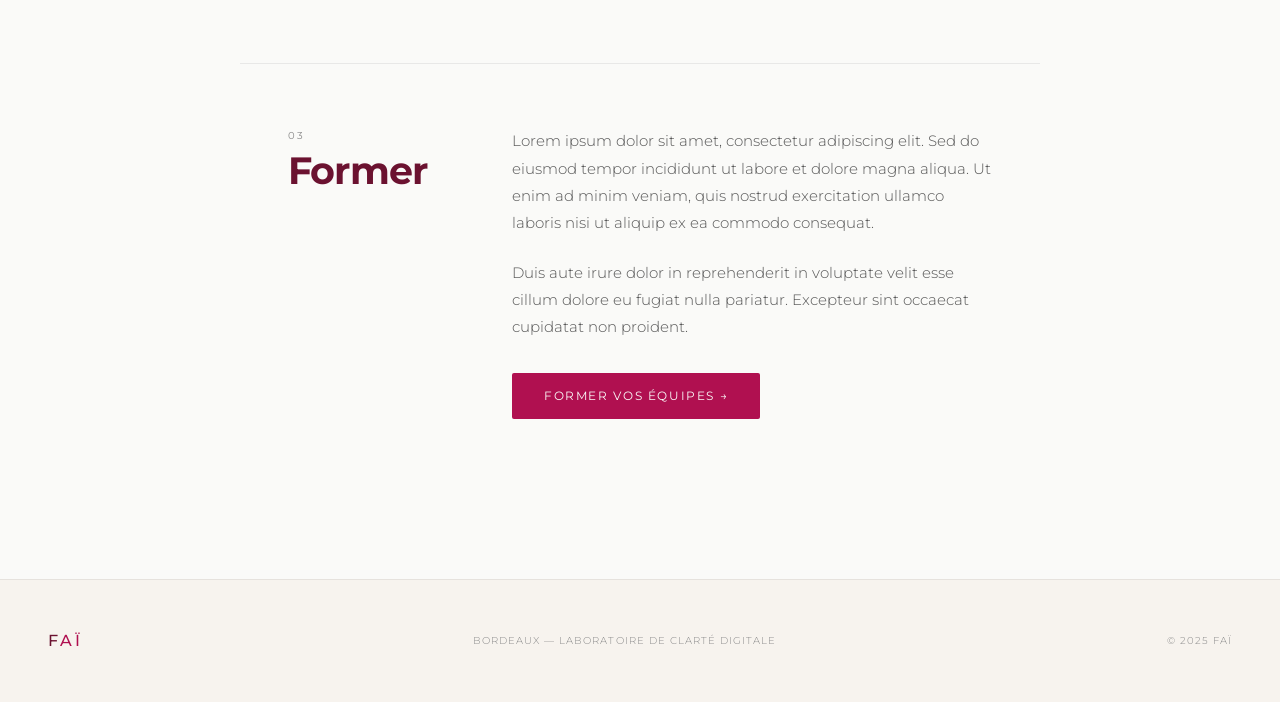
==== commit 5c927e54: "entreprises review" ====
--- a/entreprises/index.html
+++ b/entreprises/index.html
@@ -70,7 +70,7 @@
   <section class="propositions-section">
 
     <div class="propositions-header">
-      <p class="label">Trois propositions</p>
+      <h2 class="propositions-title">Trois propositions</h2>
     </div>
 
     <!-- Sub-nav ancres -->
@@ -148,6 +148,18 @@
       }
     });
 
+    // Dropdown — délai à la sortie pour pouvoir cliquer
+    document.querySelectorAll('.nav-dropdown').forEach(function(item) {
+      var closeTimer;
+      item.addEventListener('mouseenter', function() {
+        clearTimeout(closeTimer);
+        item.classList.add('open');
+      });
+      item.addEventListener('mouseleave', function() {
+        closeTimer = setTimeout(function() { item.classList.remove('open'); }, 200);
+      });
+    });
+
     // Reveal au scroll
     const revealObserver = new IntersectionObserver(function(entries) {
       entries.forEach(function(entry) {
--- a/assets/css/style.css
+++ b/assets/css/style.css
@@ -41,6 +41,7 @@
 
 html {
   scroll-behavior: smooth; /* Scroll fluide pour les ancres (#section) */
+  scroll-snap-type: y proximity;
 }
 
 
@@ -376,7 +377,20 @@
   gap: 0;
 }
 
-.nav-dropdown:hover .dropdown { display: flex; }
+/* Pont invisible pour ne pas perdre le hover dans le gap */
+.nav-dropdown::after {
+  content: '';
+  position: absolute;
+  top: 100%;
+  left: -0.5rem;
+  right: -0.5rem;
+  height: 1.2rem;
+  background: transparent;
+  z-index: 195;
+}
+
+.nav-dropdown:hover .dropdown,
+.nav-dropdown.open .dropdown { display: flex; }
 
 .dropdown li { list-style: none; }
 
@@ -524,9 +538,18 @@
 }
 
 .propositions-header {
-  max-width: 800px;
+  max-width: 100%;
   margin: 0 auto;
   padding: 3rem 3rem 0;
+  text-align: center;
+}
+
+.propositions-title {
+  font-size: clamp(1.8rem, 3vw, 2.8rem);
+  font-weight: 700;
+  color: var(--titre);
+  letter-spacing: -0.01em;
+  line-height: 1.2;
 }
 
 /* Chaque proposition */
@@ -540,6 +563,8 @@
   grid-template-rows: auto auto;
   gap: 1.5rem 4rem;
   align-items: start;
+  scroll-snap-align: start;
+  scroll-margin-top: 108px; /* nav 72px + sub-nav ~36px */
 }
 
 .prop-header {
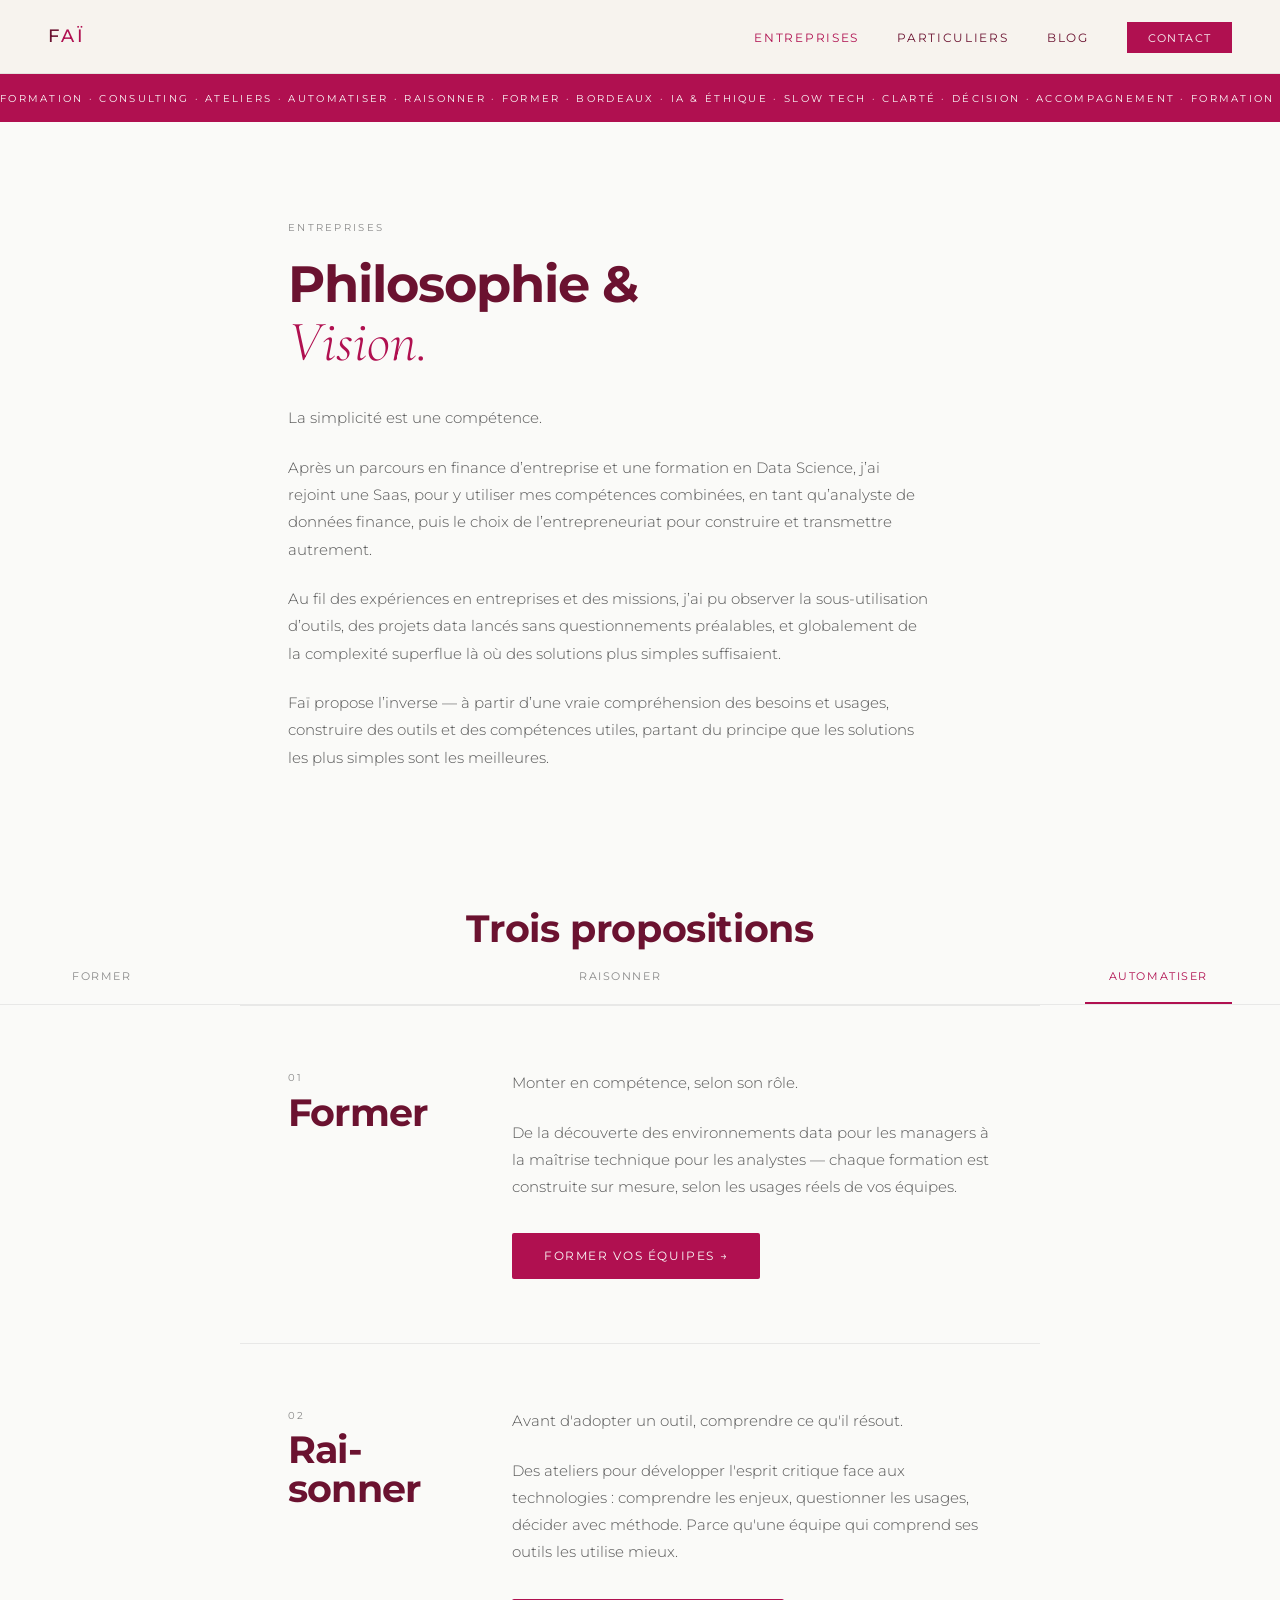
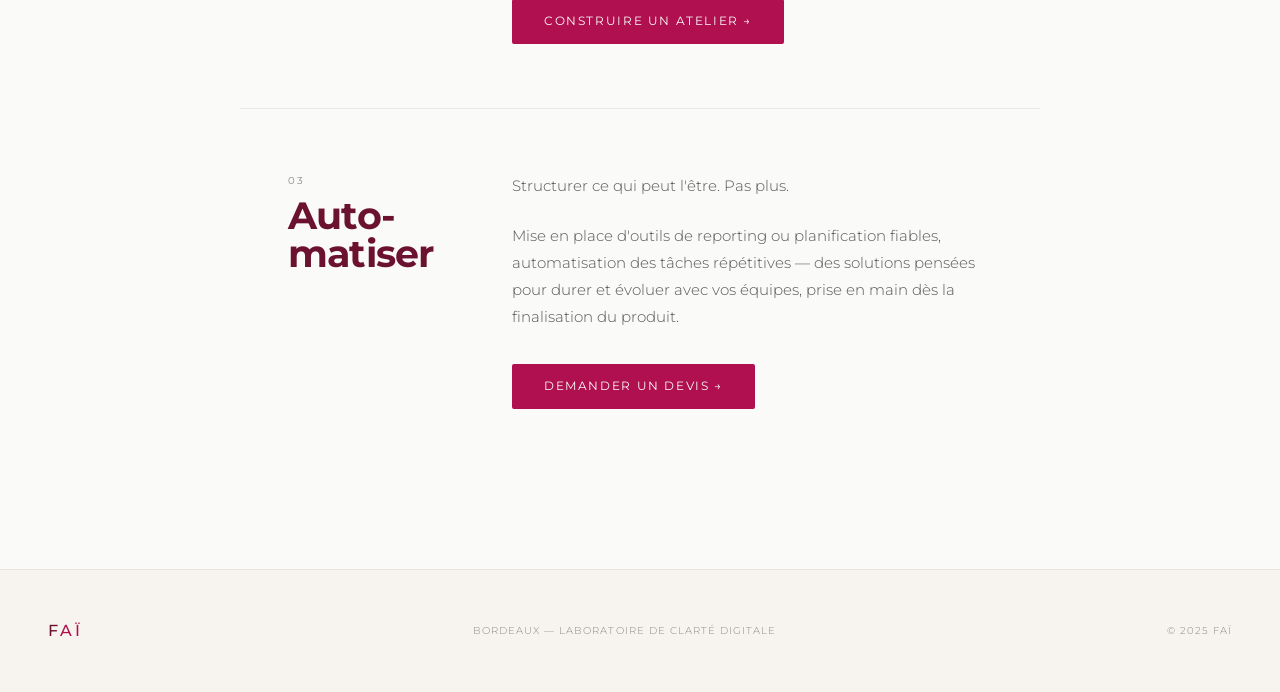
==== commit b8aaad1d: "add contenu entreprise" ====
--- a/entreprises/index.html
+++ b/entreprises/index.html
@@ -21,9 +21,9 @@
       <li class="nav-dropdown">
         <a href="index.html" class="active">Entreprises</a>
         <ul class="dropdown">
+          <li><a href="#former">Former</a></li>
+          <li><a href="#raisonner">Raisonner</a></li>
           <li><a href="#automatiser">Automatiser</a></li>
-          <li><a href="#raisonner">Raisonner</a></li>
-          <li><a href="#former">Former</a></li>
         </ul>
       </li>
       <li><a href="../particuliers/index.html">Particuliers</a></li>
@@ -39,9 +39,9 @@
   <!-- Menu mobile -->
   <div class="nav-mobile" id="nav-mobile">
     <a href="index.html">Entreprises</a>
+    <a href="#former">— Former</a>
+    <a href="#raisonner">— Raisonner</a>
     <a href="#automatiser">— Automatiser</a>
-    <a href="#raisonner">— Raisonner</a>
-    <a href="#former">— Former</a>
     <a href="../particuliers/index.html">Particuliers</a>
     <a href="../blog/index.html">Blog</a>
     <a href="../contact.html">Contact</a>
@@ -59,10 +59,16 @@
     <p class="label">Entreprises</p>
     <h1>Philosophie &amp;<br><em>Vision.</em></h1>
     <p>
-      Lorem ipsum dolor sit amet, consectetur adipiscing elit. Sed do eiusmod tempor incididunt ut labore et dolore magna aliqua. Ut enim ad minim veniam, quis nostrud exercitation ullamco laboris nisi ut aliquip ex ea commodo consequat.
+      La simplicité est une compétence.
     </p>
     <p>
-      Duis aute irure dolor in reprehenderit in voluptate velit esse cillum dolore eu fugiat nulla pariatur. Excepteur sint occaecat cupidatat non proident, sunt in culpa qui officia deserunt mollit anim id est laborum.
+      Après un parcours en finance d’entreprise et une formation en Data Science, j’ai rejoint une Saas, pour y utiliser mes compétences combinées, en tant qu’analyste de données finance, puis le choix de l’entrepreneuriat pour construire et transmettre autrement.
+    </p>
+    <p>
+      Au fil des expériences en entreprises et des missions, j’ai pu observer la sous-utilisation d’outils, des projets data lancés sans questionnements préalables, et globalement de la complexité superflue là où des solutions plus simples suffisaient.
+    </p>
+    <p>
+      Faï propose l’inverse — à partir d’une vraie compréhension des besoins et usages, construire des outils et des compétences utiles, partant du principe que les solutions les plus simples sont les meilleures.
     </p>
   </section>
 
@@ -75,25 +81,25 @@
 
     <!-- Sub-nav ancres -->
     <nav class="sub-nav" id="sub-nav">
+      <a href="#former">Former</a>
+      <a href="#raisonner">Raisonner</a>
       <a href="#automatiser" class="active">Automatiser</a>
-      <a href="#raisonner">Raisonner</a>
-      <a href="#former">Former</a>
     </nav>
 
-    <!-- 01 · Automatiser -->
-    <div id="automatiser" class="proposition reveal">
-      <div class="prop-header">
-        <span class="prop-num">01</span>
-        <h2>Auto-<br>matiser</h2>
+    <!-- 01 · Former -->
+      <div id="former" class="proposition reveal">
+        <div class="prop-header">
+          <span class="prop-num">01</span>
+          <h2>Former</h2>
+        </div>
+        <div class="prop-body">
+          <p>Monter en compétence, selon son rôle.</p>
+          <p>De la découverte des environnements data pour les managers à la maîtrise technique pour les analystes — chaque formation est construite sur mesure, selon les usages réels de vos équipes.</p>
+        </div>
+        <div class="prop-cta">
+          <a href="../contact.html" class="btn-primary">Former vos équipes →</a>
+        </div>
       </div>
-      <div class="prop-body">
-        <p>Lorem ipsum dolor sit amet, consectetur adipiscing elit. Sed do eiusmod tempor incididunt ut labore et dolore magna aliqua. Ut enim ad minim veniam, quis nostrud exercitation ullamco laboris nisi ut aliquip ex ea commodo consequat.</p>
-        <p>Duis aute irure dolor in reprehenderit in voluptate velit esse cillum dolore eu fugiat nulla pariatur. Excepteur sint occaecat cupidatat non proident.</p>
-      </div>
-      <div class="prop-cta">
-        <a href="../contact.html" class="btn-primary">Demander un devis →</a>
-      </div>
-    </div>
 
     <!-- 02 · Raisonner -->
     <div id="raisonner" class="proposition reveal">
@@ -102,26 +108,27 @@
         <h2>Rai-<br>sonner</h2>
       </div>
       <div class="prop-body">
-        <p>Lorem ipsum dolor sit amet, consectetur adipiscing elit. Sed do eiusmod tempor incididunt ut labore et dolore magna aliqua. Ut enim ad minim veniam, quis nostrud exercitation ullamco laboris nisi ut aliquip ex ea commodo consequat.</p>
-        <p>Duis aute irure dolor in reprehenderit in voluptate velit esse cillum dolore eu fugiat nulla pariatur. Excepteur sint occaecat cupidatat non proident.</p>
+        <p>Avant d'adopter un outil, comprendre ce qu'il résout.</p>
+        <p>Des ateliers pour développer l'esprit critique face aux technologies : comprendre les enjeux, questionner les usages, décider avec méthode. Parce qu'une équipe qui comprend ses outils les utilise mieux.</p>
       </div>
       <div class="prop-cta">
         <a href="../contact.html" class="btn-primary">Construire un atelier →</a>
       </div>
     </div>
 
-    <!-- 03 · Former -->
-    <div id="former" class="proposition reveal">
+
+        <!-- 03 · Automatiser -->
+    <div id="automatiser" class="proposition reveal">
       <div class="prop-header">
         <span class="prop-num">03</span>
-        <h2>Former</h2>
+        <h2>Auto-<br>matiser</h2>
       </div>
       <div class="prop-body">
-        <p>Lorem ipsum dolor sit amet, consectetur adipiscing elit. Sed do eiusmod tempor incididunt ut labore et dolore magna aliqua. Ut enim ad minim veniam, quis nostrud exercitation ullamco laboris nisi ut aliquip ex ea commodo consequat.</p>
-        <p>Duis aute irure dolor in reprehenderit in voluptate velit esse cillum dolore eu fugiat nulla pariatur. Excepteur sint occaecat cupidatat non proident.</p>
+        <p>Structurer ce qui peut l'être. Pas plus.</p>
+        <p>Mise en place d'outils de reporting ou planification fiables, automatisation des tâches répétitives — des solutions pensées pour durer et évoluer avec vos équipes, prise en main dès la finalisation du produit.</p>
       </div>
       <div class="prop-cta">
-        <a href="../contact.html" class="btn-primary">Former vos équipes →</a>
+        <a href="../contact.html" class="btn-primary">Demander un devis →</a>
       </div>
     </div>
 
--- a/assets/css/style.css
+++ b/assets/css/style.css
@@ -588,7 +588,6 @@
   letter-spacing: -0.02em;
 }
 
-.prop-body { }
 .prop-body p:last-child { margin-bottom: 0; }
 
 .prop-cta {
